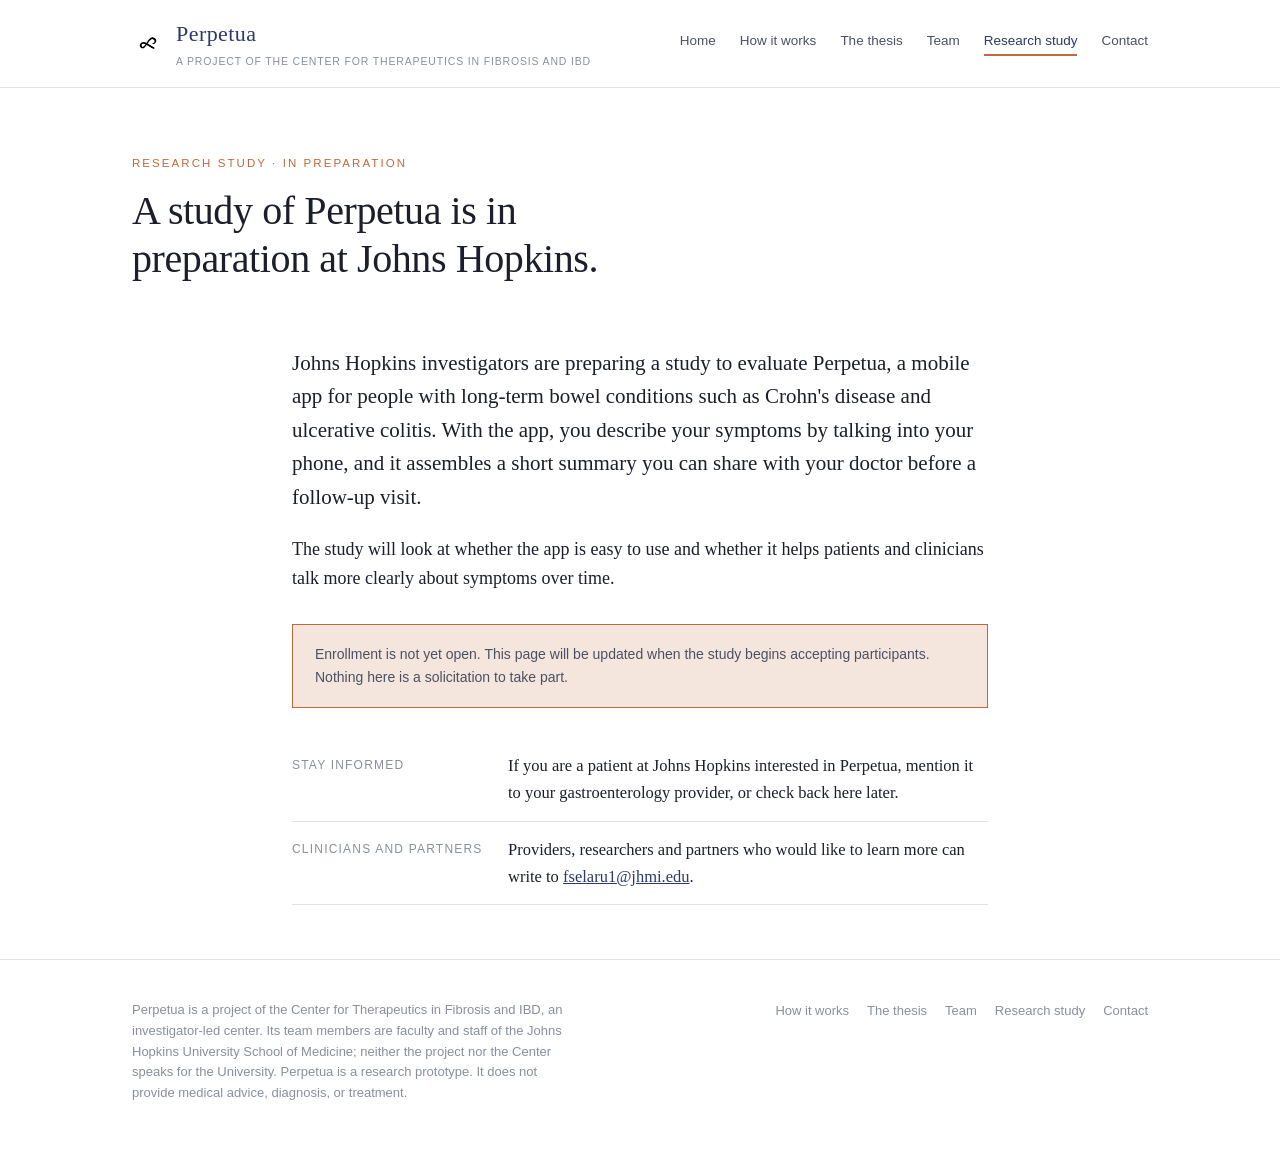
==== study.html @ 4ca3ee89 "Add files via upload" ====
<!DOCTYPE html>
<html lang="en">
<head>
<meta charset="utf-8">
<meta name="viewport" content="width=device-width, initial-scale=1">
<title>Perpetua — Research study (in preparation)</title>
<meta name="description" content="A research study evaluating Perpetua, a voice-based symptom app for people with Crohn's disease and ulcerative colitis, is in preparation at Johns Hopkins.">
<link rel="stylesheet" href="styles.css">
</head>
<body>
<header class="site">
  <div class="bar">
    <a class="brand" href="index.html">
      <img class="mark" src="assets/perpetua-logo-outline.png" alt="Perpetua">
      <span class="brandtext">
        <span class="name">Perpetua</span>
        <span class="sub">A project of the Center for Therapeutics in Fibrosis and IBD</span>
      </span>
    </a>
    <nav class="site">
      <a href="index.html" >Home</a>
      <a href="index.html#how" >How it works</a>
      <a href="index.html#thesis" >The thesis</a>
      <a href="index.html#team" >Team</a>
      <a href="study.html" class="on">Research study</a>
      <a href="index.html#contact" >Contact</a>
    </nav>
  </div>
</header>

<div class="pagehead"><div class="wrap">
  <p class="kicker">Research study &middot; In preparation</p>
  <h1>A study of Perpetua is in preparation at Johns Hopkins.</h1>
</div></div>

<section>
  <div class="wrap narrow">
    <p class="lead">Johns Hopkins investigators are preparing a study to evaluate Perpetua, a mobile app for people with long-term bowel conditions such as Crohn's disease and ulcerative colitis. With the app, you describe your symptoms by talking into your phone, and it assembles a short summary you can share with your doctor before a follow-up visit.</p>
    <p>The study will look at whether the app is easy to use and whether it helps patients and clinicians talk more clearly about symptoms over time.</p>

    <div class="notice">Enrollment is not yet open. This page will be updated when the study begins accepting participants. Nothing here is a solicitation to take part.</div>

    <div class="fact" style="margin-top:30px"><div class="k">Stay informed</div><div>If you are a patient at Johns Hopkins interested in Perpetua, mention it to your gastroenterology provider, or check back here later.</div></div>
    <div class="fact"><div class="k">Clinicians and partners</div><div>Providers, researchers and partners who would like to learn more can write to <a href="mailto:fselaru1@jhmi.edu">fselaru1@jhmi.edu</a>.</div></div>
  </div>
</section>

<footer>
  <div class="wrap f">
    <p>Perpetua is a project of the Center for Therapeutics in Fibrosis and IBD, an investigator-led center. Its team members are faculty and staff of the Johns Hopkins University School of Medicine; neither the project nor the Center speaks for the University. Perpetua is a research prototype. It does not provide medical advice, diagnosis, or treatment.</p>
    <nav><a href="index.html#how">How it works</a><a href="index.html#thesis">The thesis</a><a href="index.html#team">Team</a><a href="study.html">Research study</a><a href="index.html#contact">Contact</a></nav>
  </div>
</footer>

</body>
</html>
---- styles.css ----
/* Perpetua — a patient-owned narrative platform for IBD
   A project of the Center for Therapeutics in Fibrosis and IBD.

   BRANDING RULE (inherited from CTFI): no Johns Hopkins shield, wordmark,
   logotype, or heritage blue (#002D72). Affiliation is stated as a fact about
   people, never as institutional endorsement. */

:root {
  --ink:        #1c1f2b;
  --ink-soft:   #4b5163;
  --ink-faint:  #8a8f9e;
  --rule:       #e4e2dc;
  --paper:      #ffffff;
  --paper-warm: #f8f6f1;
  --deep:       #2b3a67;
  --accent:     #c2683a;
  --accent-soft:#f4e6dc;
  --serif:      "Iowan Old Style", "Palatino Linotype", Palatino, Georgia, "Times New Roman", serif;
  --sans:       -apple-system, BlinkMacSystemFont, "Segoe UI", Helvetica, Arial, sans-serif;
  --wrap:       1080px;
}

* { box-sizing: border-box; }
html { scroll-behavior: smooth; }
body { margin: 0; background: var(--paper); color: var(--ink); font-family: var(--serif);
       font-size: 18px; line-height: 1.65; -webkit-font-smoothing: antialiased; }
.wrap   { max-width: var(--wrap); margin: 0 auto; padding: 0 32px; }
.narrow { max-width: 760px; }
a { color: var(--deep); }

/* header */
header.site { border-bottom: 1px solid var(--rule); background: var(--paper); position: sticky; top: 0; z-index: 10; }
.bar { display: flex; align-items: center; justify-content: space-between; gap: 24px; padding: 16px 32px; max-width: var(--wrap); margin: 0 auto; }
.brand { display: flex; align-items: center; gap: 12px; text-decoration: none; }
.brand .mark { width: 32px; height: 32px; flex: 0 0 32px; object-fit: contain; }
.brand .name { font-family: var(--serif); font-size: 22px; letter-spacing: 0.02em; color: var(--deep); }
.brand .sub  { display: block; font-family: var(--sans); font-size: 10.5px; letter-spacing: 0.08em; text-transform: uppercase; color: var(--ink-faint); margin-top: 1px; }
nav.site { display: flex; gap: 24px; }
nav.site a { font-family: var(--sans); font-size: 13.5px; color: var(--ink-soft); text-decoration: none; padding-bottom: 2px; border-bottom: 2px solid transparent; }
nav.site a:hover { color: var(--deep); }
nav.site a.on { color: var(--deep); border-bottom-color: var(--accent); }

/* hero */
.hero { background: var(--deep); color: #eef0f6; padding: 92px 0 80px; }
.hero-grid { display: grid; grid-template-columns: 1.15fr 0.85fr; gap: 48px; align-items: center; }
.hero .kicker { font-family: var(--sans); font-size: 11.5px; letter-spacing: 0.18em; text-transform: uppercase; color: #9aa6cc; margin: 0 0 24px; }
.hero h1 { font-size: 48px; line-height: 1.15; margin: 0 0 22px; font-weight: 400; letter-spacing: -0.01em; max-width: 18ch; }
.hero p  { font-size: 20px; line-height: 1.6; color: #c3cae0; max-width: 54ch; margin: 0 0 30px; }
.hero .cta { display: inline-block; font-family: var(--sans); font-size: 14px; font-weight: 600; letter-spacing: 0.03em;
             color: #fff; background: var(--accent); padding: 12px 22px; text-decoration: none; margin-right: 14px; }
.hero .cta.ghost { background: transparent; border: 1px solid #6f7ba6; color: #dfe3f2; }

/* phone */
.phone { width: 300px; margin: 0 auto; background: #0f1426; border-radius: 38px; padding: 14px; box-shadow: 0 30px 60px rgba(0,0,0,.35); }
.screen { background: #fbfaf7; border-radius: 26px; padding: 22px 18px; color: var(--ink); font-family: var(--sans); font-size: 13px; min-height: 480px; }
.screen .day { font-size: 10.5px; letter-spacing: .14em; text-transform: uppercase; color: var(--ink-faint); margin: 0 0 12px; }
.bub { border-radius: 14px; padding: 10px 13px; margin: 0 0 10px; line-height: 1.45; max-width: 92%; }
.bub.me { background: var(--deep); color: #fff; margin-left: auto; }
.bub.ai { background: #eeece6; }
.chips { display: flex; gap: 6px; flex-wrap: wrap; margin: 4px 0 14px; }
.chips span { font-size: 11.5px; border: 1px solid var(--deep); color: var(--deep); border-radius: 999px; padding: 4px 10px; }
.mic { width: 58px; height: 58px; border-radius: 50%; background: var(--accent); margin: 18px auto 0; display: grid; place-items: center; }
.mic div { width: 14px; height: 22px; background: #fff; border-radius: 7px; }

/* arc */
.arc { display: flex; align-items: stretch; border: 1px solid var(--rule); margin-top: 6px; }
.arc div { flex: 1; padding: 26px 22px; text-align: center; border-right: 1px solid var(--rule); }
.arc div:last-child { border-right: 0; background: var(--paper-warm); }
.arc .step { font-family: var(--sans); font-size: 10.5px; letter-spacing: 0.16em; text-transform: uppercase; color: var(--ink-faint); margin: 0 0 8px; }
.arc .word { font-size: 22px; color: var(--deep); }
.arc div:last-child .word { color: var(--accent); }

/* page head + sections */
.pagehead { padding: 66px 0 10px; }
.pagehead .kicker { font-family: var(--sans); font-size: 11.5px; letter-spacing: 0.18em; text-transform: uppercase; color: var(--accent); margin: 0 0 14px; }
.pagehead h1 { font-size: 40px; line-height: 1.2; font-weight: 400; margin: 0; letter-spacing: -0.01em; max-width: 24ch; }
section { padding: 54px 0; }
section.warm { background: var(--paper-warm); border-top: 1px solid var(--rule); border-bottom: 1px solid var(--rule); }
h2 { font-size: 27px; font-weight: 400; line-height: 1.3; margin: 0 0 20px; letter-spacing: -0.005em; }
h3 { font-family: var(--sans); font-size: 12.5px; font-weight: 700; letter-spacing: 0.11em; text-transform: uppercase; color: var(--accent); margin: 0 0 10px; }
p { margin: 0 0 20px; } p:last-child { margin-bottom: 0; }
.lead  { font-size: 21px; line-height: 1.6; }
.muted { color: var(--ink-soft); }
.pull { border-left: 3px solid var(--accent); padding: 4px 0 4px 24px; margin: 34px 0; font-size: 21px; line-height: 1.5; color: var(--deep); }

.ing { display: grid; grid-template-columns: repeat(3, 1fr); gap: 1px; background: var(--rule); border: 1px solid var(--rule); margin-top: 8px; }
.ing > div { background: var(--paper); padding: 28px 24px; }
.ing h4 { font-family: var(--serif); font-size: 22px; font-weight: 400; margin: 0 0 8px; color: var(--deep); }
.ing p { font-size: 16.5px; line-height: 1.6; color: var(--ink-soft); margin: 0; }

.stages { border-top: 1px solid var(--rule); }
.stage { display: grid; grid-template-columns: 180px 1fr; gap: 28px; padding: 30px 0; border-bottom: 1px solid var(--rule); }
.stage .n { font-family: var(--sans); font-size: 11.5px; letter-spacing: .14em; text-transform: uppercase; color: var(--ink-faint); }
.stage .n b { display: block; font-family: var(--serif); font-size: 24px; font-weight: 400; color: var(--deep); letter-spacing: 0; text-transform: none; margin-top: 4px; }
.stage .n .now { display: inline-block; margin-top: 10px; font-size: 11px; color: var(--accent); border: 1px solid var(--accent); padding: 3px 9px; }
.stage p { font-size: 17px; color: var(--ink-soft); }

.nots { columns: 2; column-gap: 40px; font-size: 17px; color: var(--ink-soft); margin: 0; padding-left: 20px; }
.nots li { break-inside: avoid; margin-bottom: 10px; }

/* people */
.people { display: grid; grid-template-columns: 1fr 1fr; gap: 44px; margin-top: 12px; }
.person .role  { font-family: var(--sans); font-size: 11.5px; letter-spacing: 0.13em; text-transform: uppercase; color: var(--accent); margin: 0 0 8px; }
.person h4     { font-size: 24px; font-weight: 400; margin: 0 0 4px; color: var(--deep); }
.person .affil { font-family: var(--sans); font-size: 14px; color: var(--ink-faint); margin: 0 0 14px; }
.person p      { font-size: 16.5px; color: var(--ink-soft); }
.team { display: grid; grid-template-columns: repeat(3, 1fr); gap: 1px; background: var(--rule); border: 1px solid var(--rule); margin-top: 12px; }
.team > div { background: var(--paper); padding: 24px 22px; }
.team .role { font-family: var(--sans); font-size: 11px; letter-spacing: 0.12em; text-transform: uppercase; color: var(--accent); margin: 0 0 6px; }
.team h5 { font-family: var(--serif); font-size: 19px; font-weight: 400; margin: 0 0 6px; color: var(--deep); }
.team p { font-size: 15px; color: var(--ink-soft); margin: 0; }

/* Modern Logic credit — their own brand colors (modernlogic.io style guide), scoped to this link only */
.ml-link { color: #202944; text-decoration: none; border-bottom: 2px solid #FF5100; }
.ml-link:hover { color: #FF5100; border-bottom-color: #EF4C00; }

/* contact */
.ways { display: grid; grid-template-columns: 1fr 1fr; gap: 34px; margin-top: 10px; }
.ways .box { border: 1px solid var(--rule); padding: 28px 26px; }
.ways .box.hot { border-color: var(--accent); background: var(--accent-soft); }
.ways h4 { font-family: var(--serif); font-size: 22px; font-weight: 400; margin: 0 0 12px; color: var(--deep); }
.ways p { font-size: 16.5px; color: var(--ink-soft); }
.ways .mail { font-family: var(--sans); font-size: 15px; }

/* study */
.fact { display: grid; grid-template-columns: 200px 1fr; gap: 16px; padding: 14px 0; border-bottom: 1px solid var(--rule); font-size: 16.5px; }
.fact .k { font-family: var(--sans); font-size: 12px; letter-spacing: .1em; text-transform: uppercase; color: var(--ink-faint); padding-top: 4px; }
.notice { border: 1px solid var(--accent); background: var(--accent-soft); padding: 18px 22px; font-family: var(--sans); font-size: 14px; color: var(--ink-soft); margin: 30px 0 0; }

footer { border-top: 1px solid var(--rule); padding: 40px 0 56px; font-family: var(--sans); font-size: 13px; color: var(--ink-faint); }
footer .f { display: flex; justify-content: space-between; gap: 40px; flex-wrap: wrap; }
footer .f p { max-width: 62ch; margin: 0; line-height: 1.6; }
footer nav a { color: var(--ink-faint); text-decoration: none; margin-left: 18px; }

@media (max-width: 860px) {
  .hero-grid, .people, .ways, .ing, .team { grid-template-columns: 1fr; }
  .hero h1 { font-size: 36px; } .arc { flex-direction: column; } .arc div { border-right: 0; border-bottom: 1px solid var(--rule); }
  .stage, .fact { grid-template-columns: 1fr; gap: 8px; } .nots { columns: 1; } nav.site { flex-wrap: wrap; gap: 14px; }
}
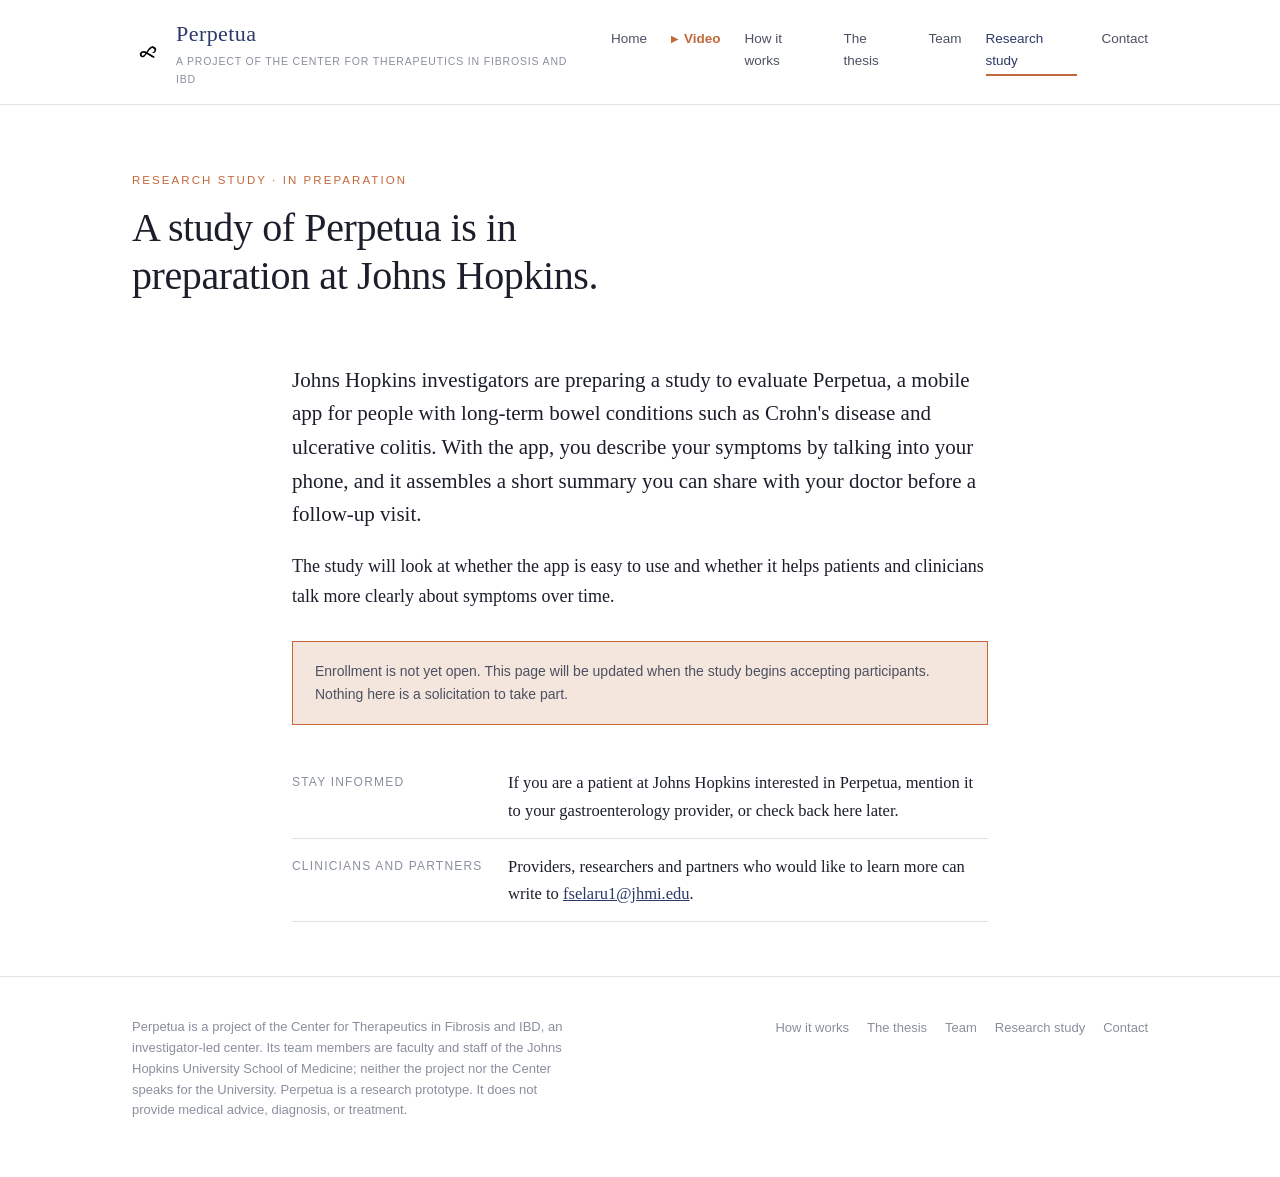
==== commit ff052cbc: "Add files via upload" ====
--- a/study.html
+++ b/study.html
@@ -19,6 +19,7 @@
     </a>
     <nav class="site">
       <a href="index.html" >Home</a>
+      <a href="index.html#tour" class="vid">Video</a>
       <a href="index.html#how" >How it works</a>
       <a href="index.html#thesis" >The thesis</a>
       <a href="index.html#team" >Team</a>
--- a/styles.css
+++ b/styles.css
@@ -39,6 +39,8 @@
 nav.site a { font-family: var(--sans); font-size: 13.5px; color: var(--ink-soft); text-decoration: none; padding-bottom: 2px; border-bottom: 2px solid transparent; }
 nav.site a:hover { color: var(--deep); }
 nav.site a.on { color: var(--deep); border-bottom-color: var(--accent); }
+nav.site a.vid { color: var(--accent); font-weight: 600; }
+nav.site a.vid::before { content: "\25B6"; font-size: 9px; margin-right: 6px; position: relative; top: -1px; }
 
 /* hero */
 .hero { background: var(--deep); color: #eef0f6; padding: 92px 0 80px; }
@@ -132,6 +134,10 @@
 footer .f p { max-width: 62ch; margin: 0; line-height: 1.6; }
 footer nav a { color: var(--ink-faint); text-decoration: none; margin-left: 18px; }
 
+/* app tour video */
+.tour video { display: block; width: 100%; max-width: 960px; margin: 8px auto 0; border: 1px solid var(--rule); background: #000; }
+.tour .cap { text-align: center; font-family: var(--sans); font-size: 14px; margin: 14px 0 0; }
+
 @media (max-width: 860px) {
   .hero-grid, .people, .ways, .ing, .team { grid-template-columns: 1fr; }
   .hero h1 { font-size: 36px; } .arc { flex-direction: column; } .arc div { border-right: 0; border-bottom: 1px solid var(--rule); }
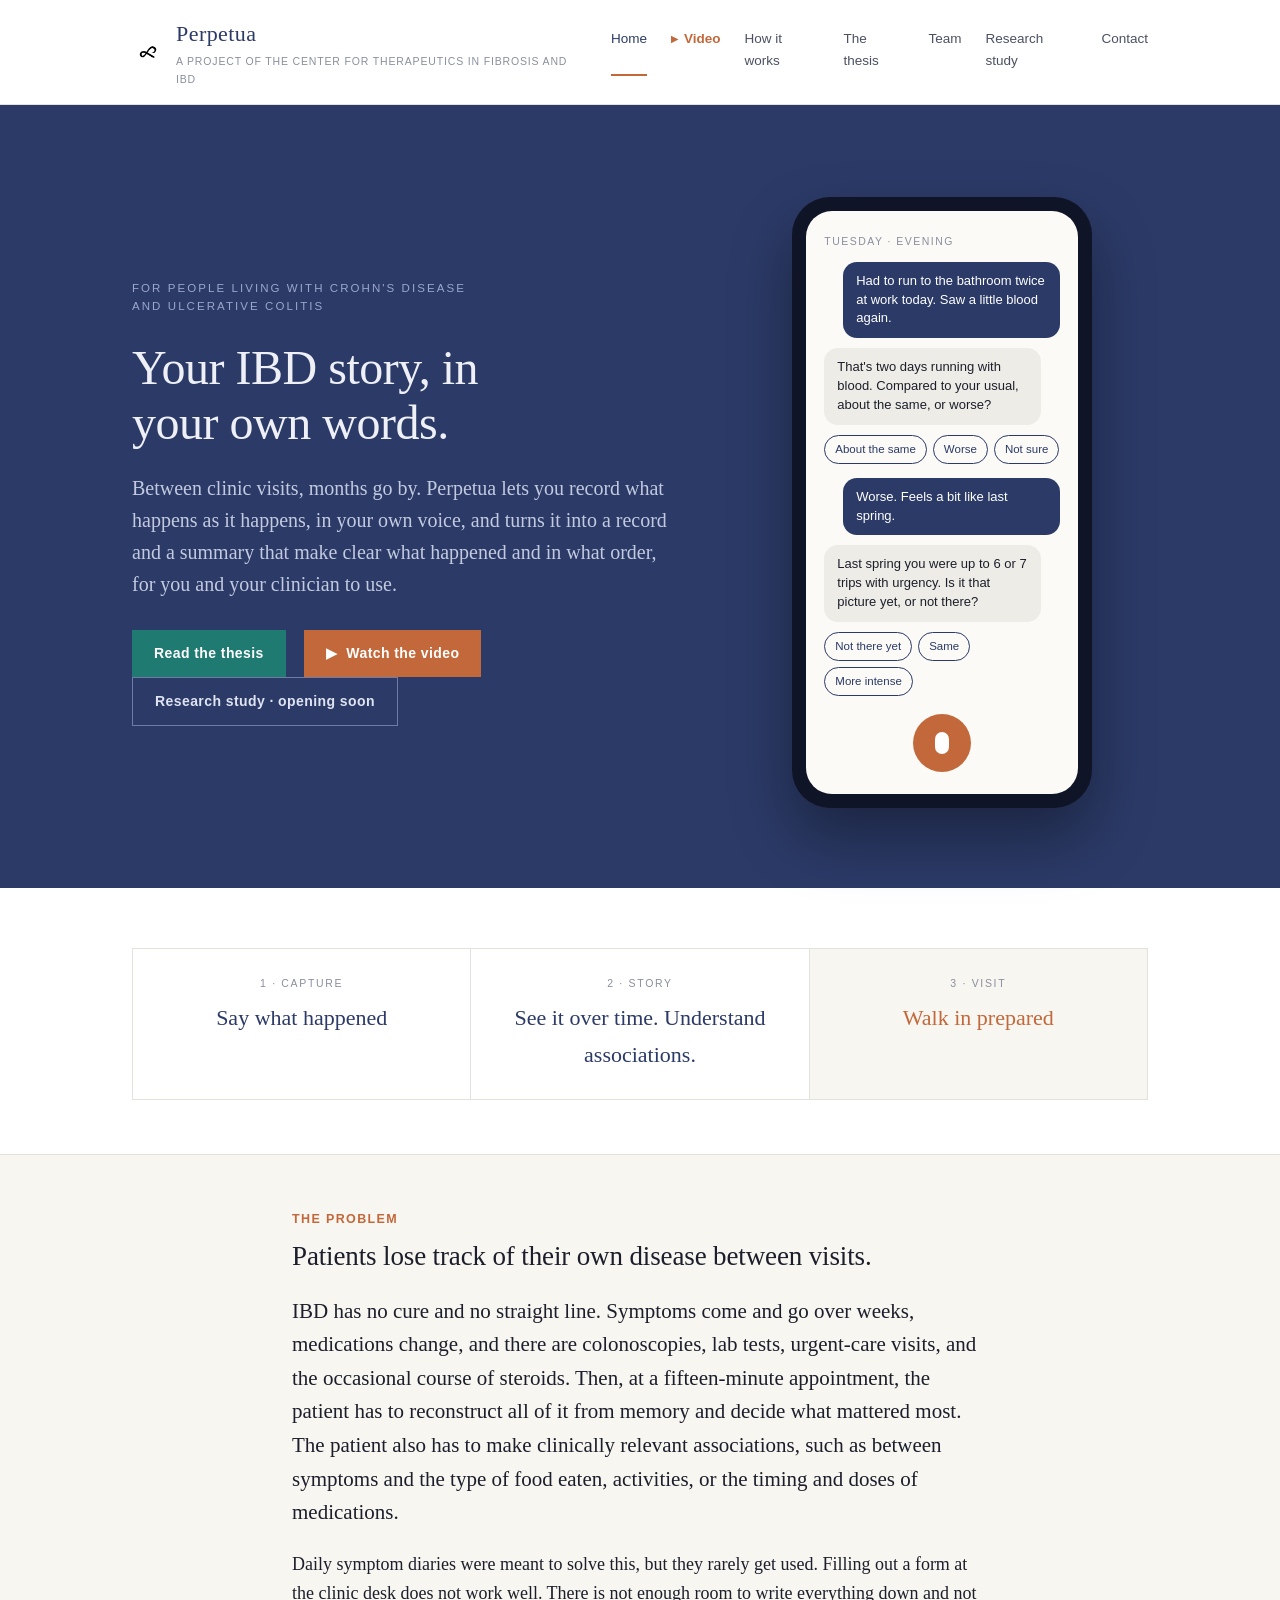
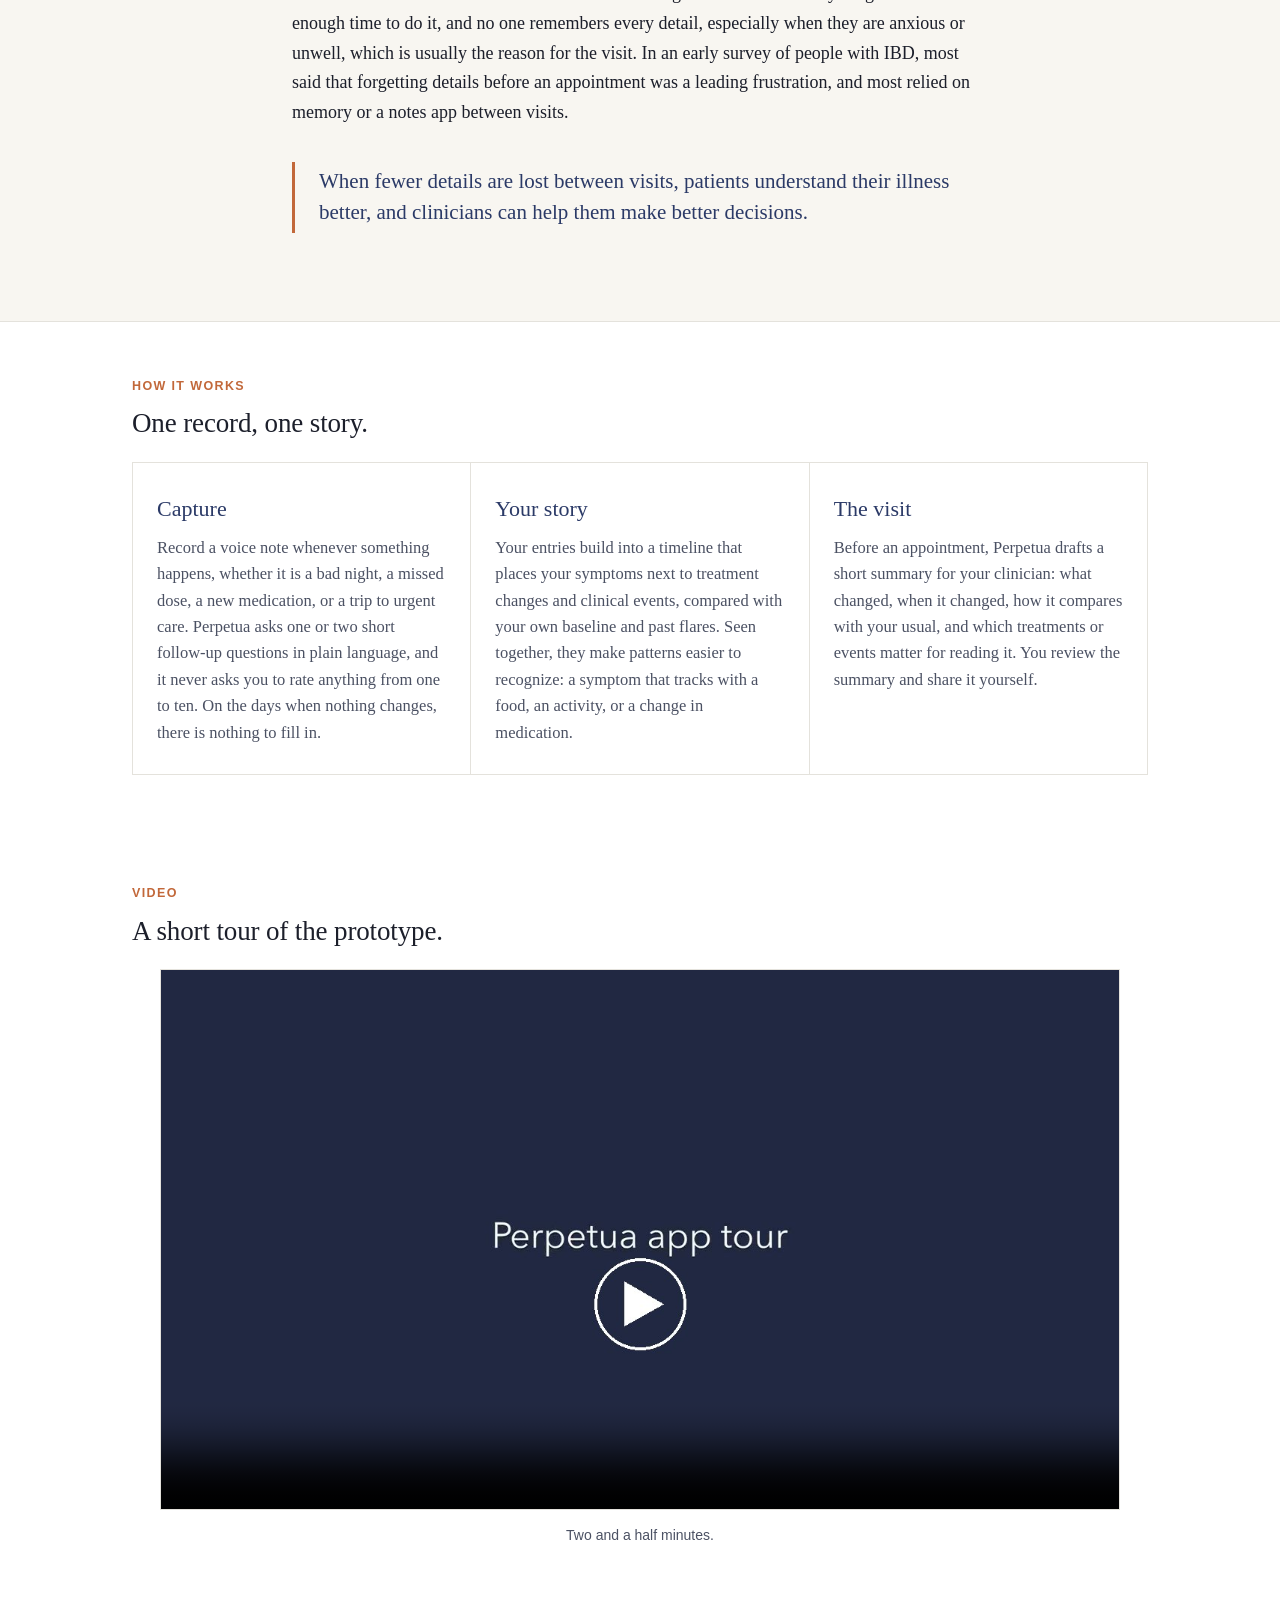
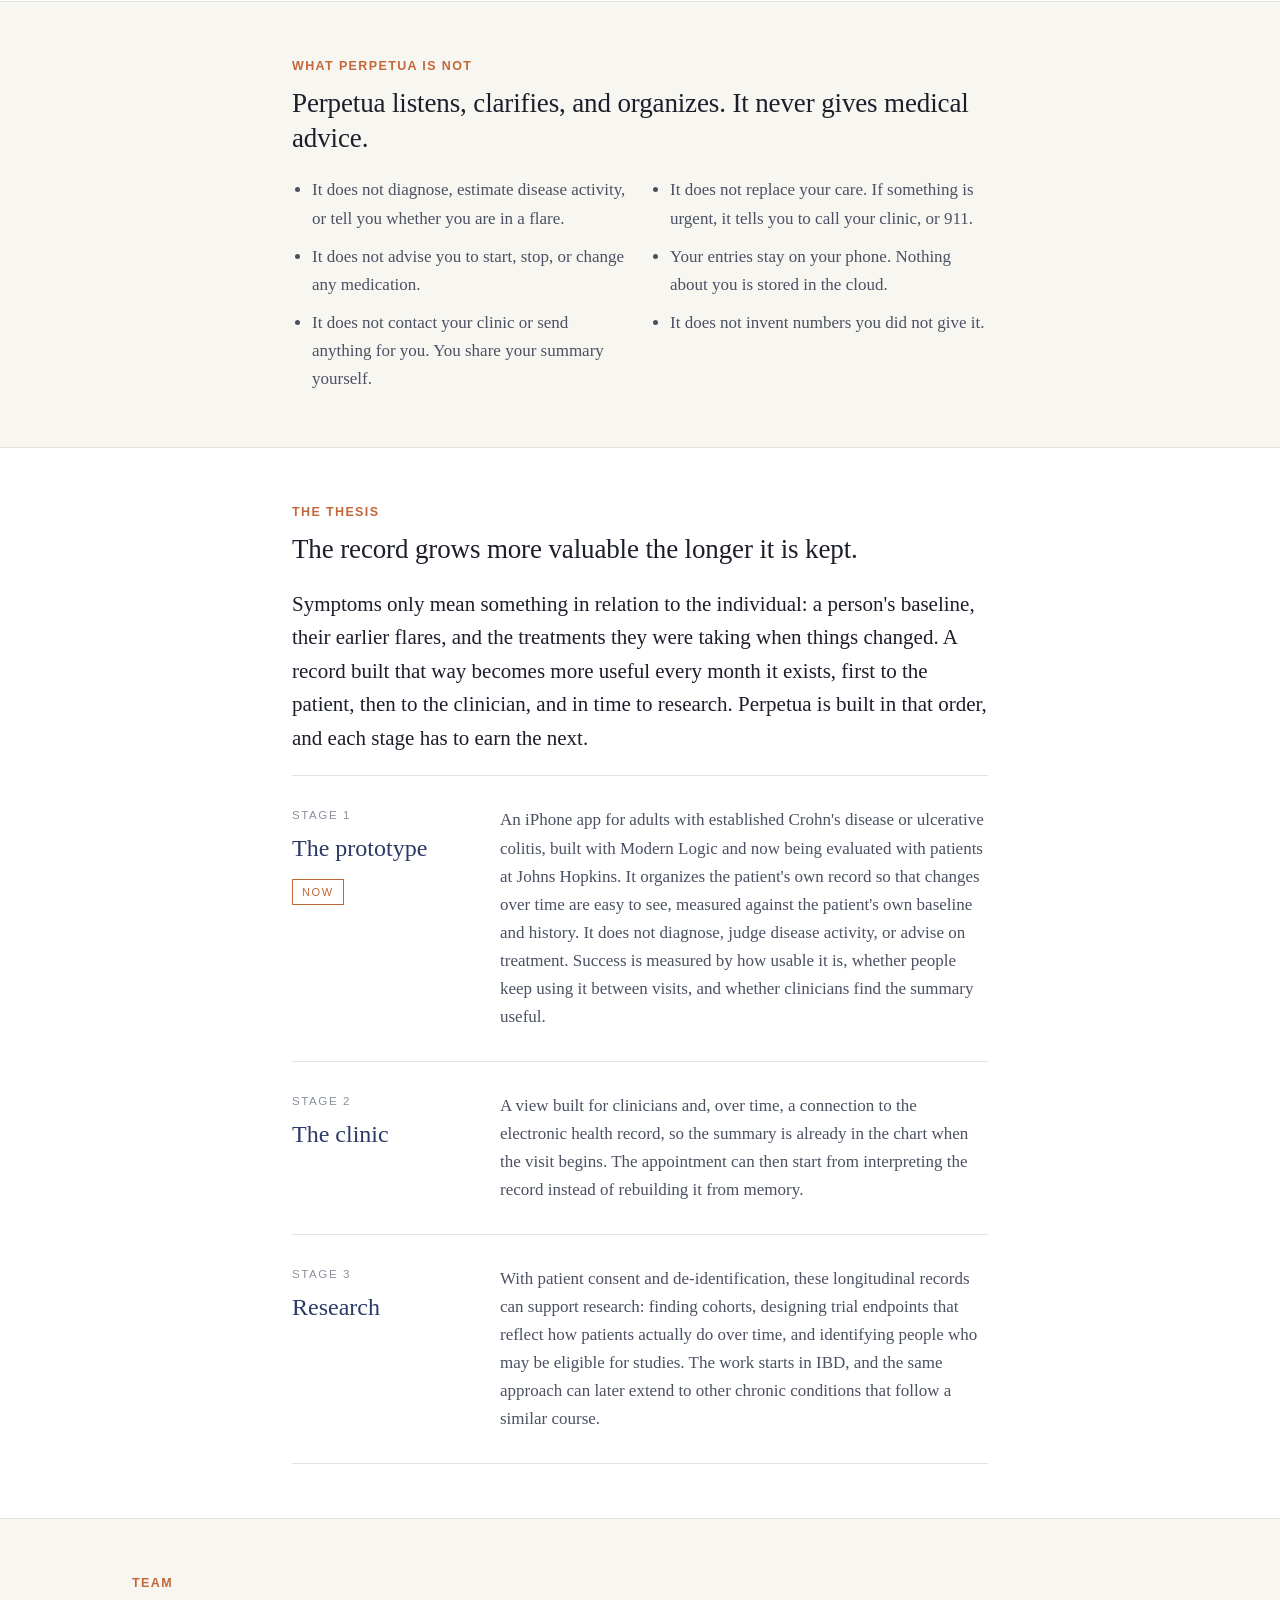
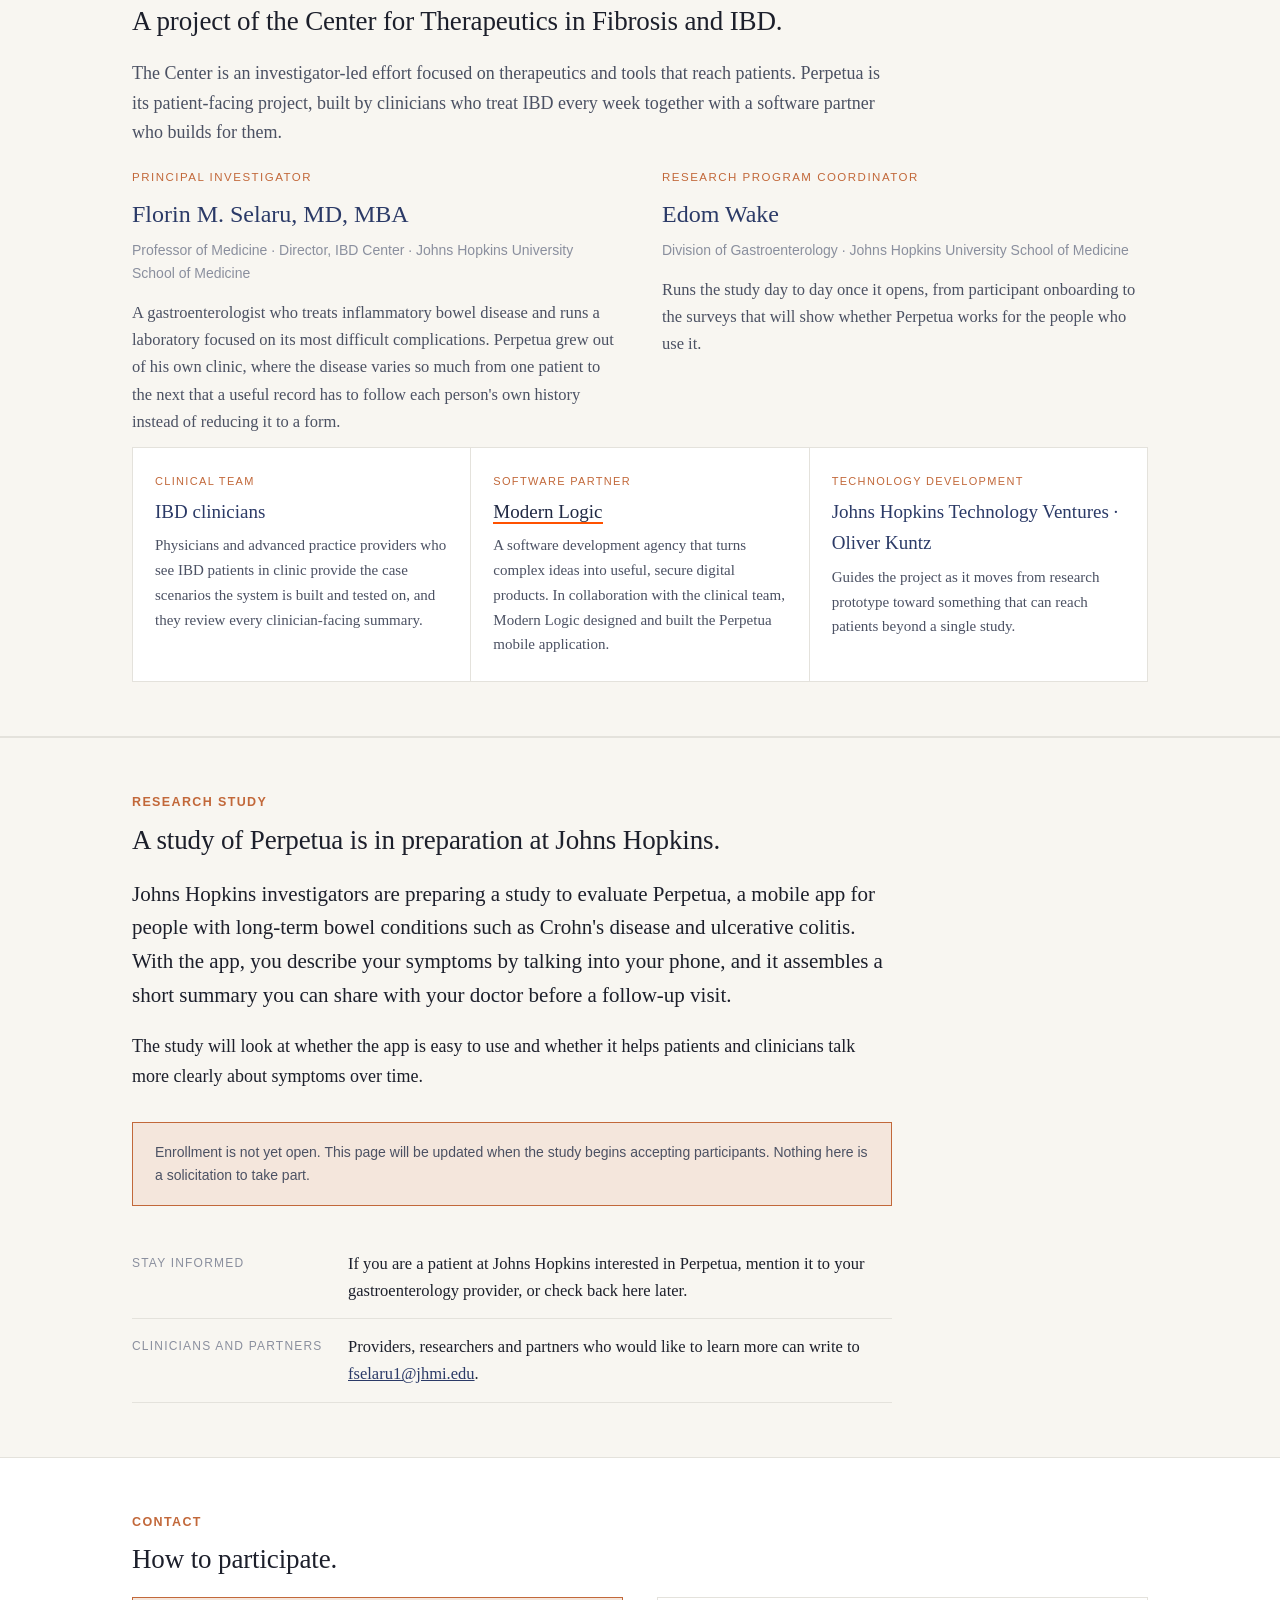
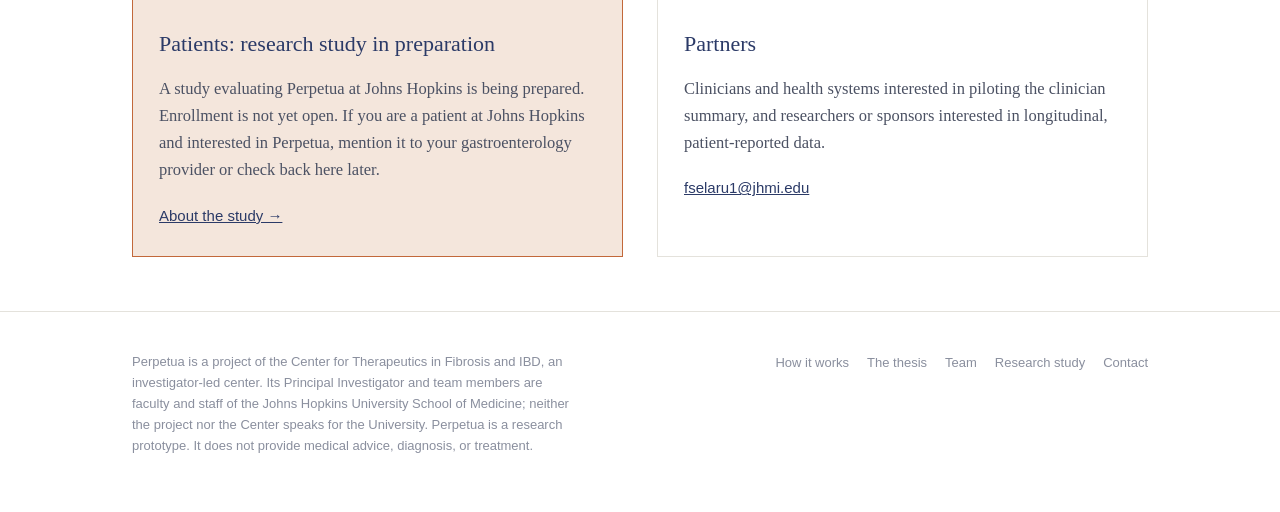
==== commit 73c3e17a: "Add files via upload" ====
--- a/study.html
+++ b/study.html
@@ -2,56 +2,12 @@
 <html lang="en">
 <head>
 <meta charset="utf-8">
-<meta name="viewport" content="width=device-width, initial-scale=1">
-<title>Perpetua — Research study (in preparation)</title>
-<meta name="description" content="A research study evaluating Perpetua, a voice-based symptom app for people with Crohn's disease and ulcerative colitis, is in preparation at Johns Hopkins.">
-<link rel="stylesheet" href="styles.css">
+<meta http-equiv="refresh" content="0; url=index.html#study">
+<link rel="canonical" href="index.html#study">
+<title>Perpetua — Research study</title>
+<script>location.replace("index.html#study");</script>
 </head>
 <body>
-<header class="site">
-  <div class="bar">
-    <a class="brand" href="index.html">
-      <img class="mark" src="assets/perpetua-logo-outline.png" alt="Perpetua">
-      <span class="brandtext">
-        <span class="name">Perpetua</span>
-        <span class="sub">A project of the Center for Therapeutics in Fibrosis and IBD</span>
-      </span>
-    </a>
-    <nav class="site">
-      <a href="index.html" >Home</a>
-      <a href="index.html#tour" class="vid">Video</a>
-      <a href="index.html#how" >How it works</a>
-      <a href="index.html#thesis" >The thesis</a>
-      <a href="index.html#team" >Team</a>
-      <a href="study.html" class="on">Research study</a>
-      <a href="index.html#contact" >Contact</a>
-    </nav>
-  </div>
-</header>
-
-<div class="pagehead"><div class="wrap">
-  <p class="kicker">Research study &middot; In preparation</p>
-  <h1>A study of Perpetua is in preparation at Johns Hopkins.</h1>
-</div></div>
-
-<section>
-  <div class="wrap narrow">
-    <p class="lead">Johns Hopkins investigators are preparing a study to evaluate Perpetua, a mobile app for people with long-term bowel conditions such as Crohn's disease and ulcerative colitis. With the app, you describe your symptoms by talking into your phone, and it assembles a short summary you can share with your doctor before a follow-up visit.</p>
-    <p>The study will look at whether the app is easy to use and whether it helps patients and clinicians talk more clearly about symptoms over time.</p>
-
-    <div class="notice">Enrollment is not yet open. This page will be updated when the study begins accepting participants. Nothing here is a solicitation to take part.</div>
-
-    <div class="fact" style="margin-top:30px"><div class="k">Stay informed</div><div>If you are a patient at Johns Hopkins interested in Perpetua, mention it to your gastroenterology provider, or check back here later.</div></div>
-    <div class="fact"><div class="k">Clinicians and partners</div><div>Providers, researchers and partners who would like to learn more can write to <a href="mailto:fselaru1@jhmi.edu">fselaru1@jhmi.edu</a>.</div></div>
-  </div>
-</section>
-
-<footer>
-  <div class="wrap f">
-    <p>Perpetua is a project of the Center for Therapeutics in Fibrosis and IBD, an investigator-led center. Its team members are faculty and staff of the Johns Hopkins University School of Medicine; neither the project nor the Center speaks for the University. Perpetua is a research prototype. It does not provide medical advice, diagnosis, or treatment.</p>
-    <nav><a href="index.html#how">How it works</a><a href="index.html#thesis">The thesis</a><a href="index.html#team">Team</a><a href="study.html">Research study</a><a href="index.html#contact">Contact</a></nav>
-  </div>
-</footer>
-
+<p>The research study page has moved. <a href="index.html#study">Continue to the study section.</a></p>
 </body>
 </html>
